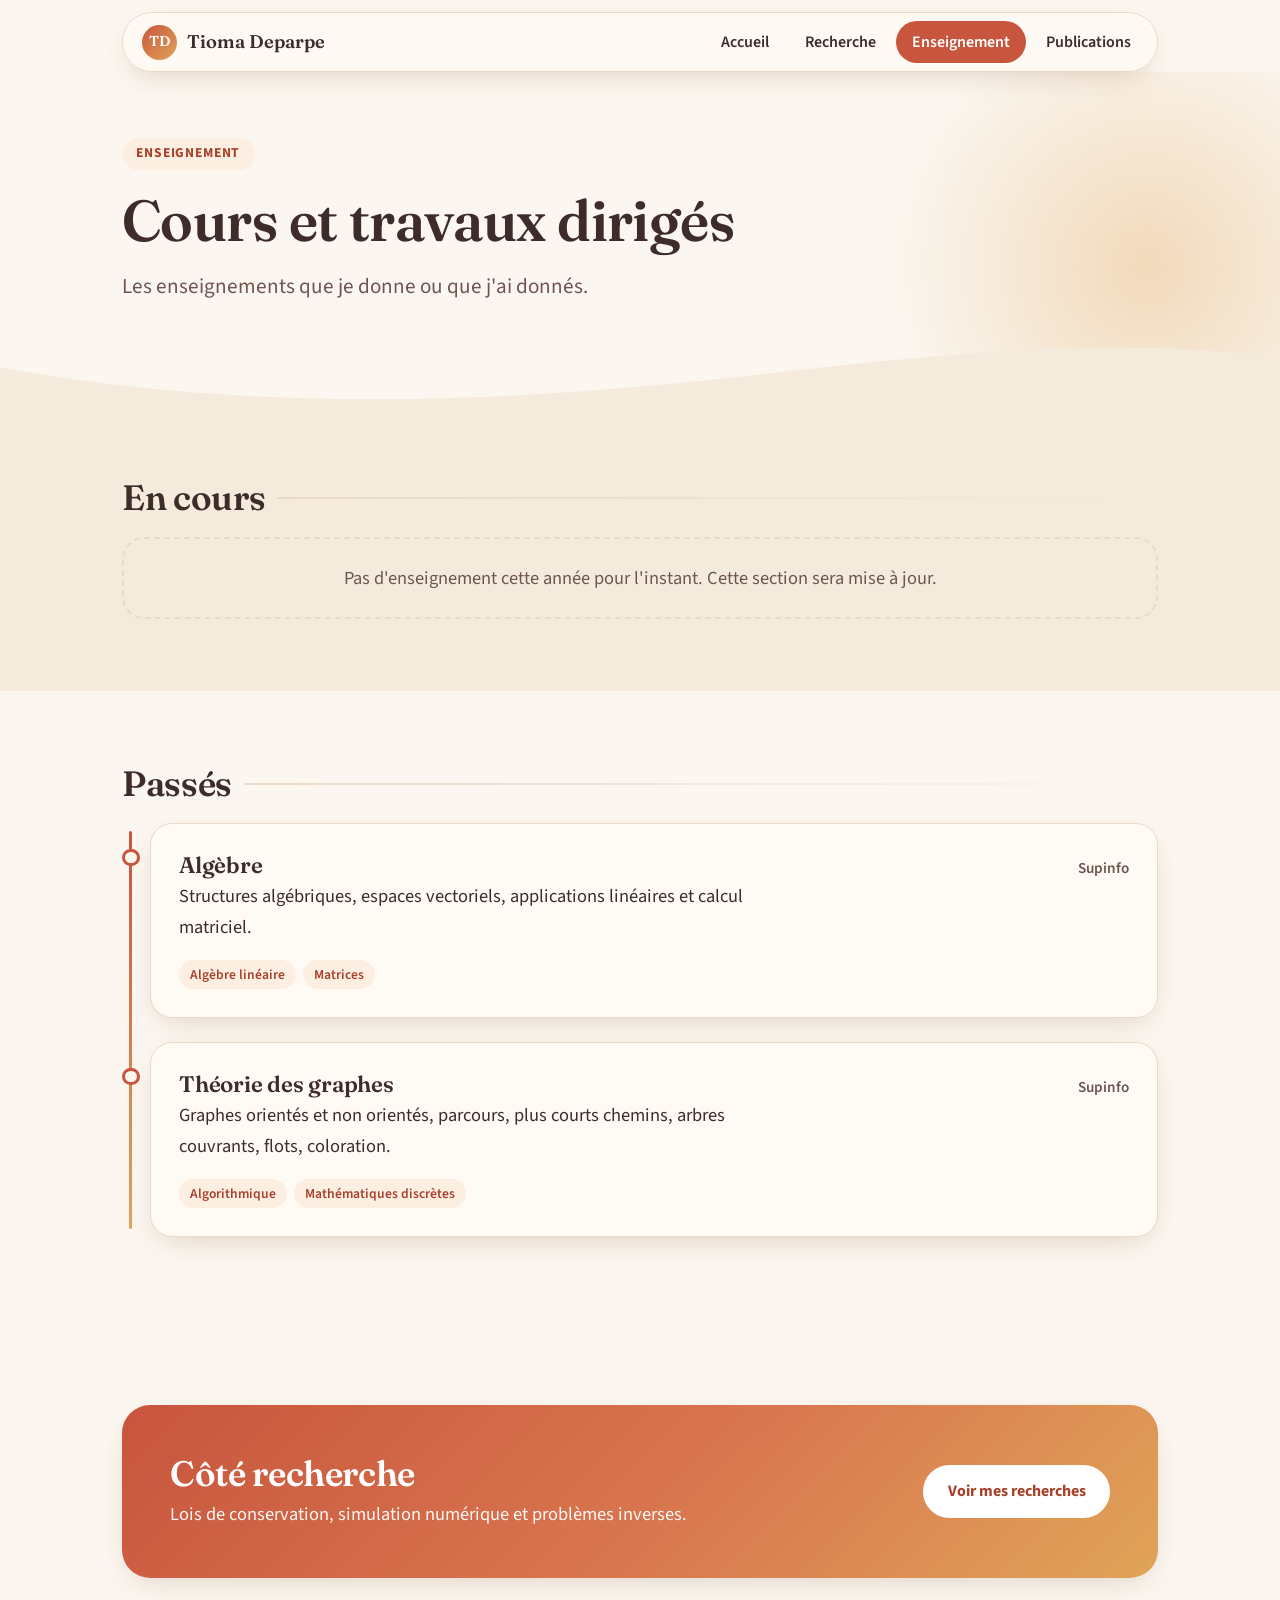
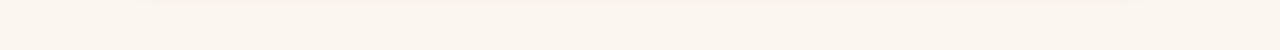
==== enseignement.html @ a6496843 "initial commit" ====
<!DOCTYPE html>
<html lang="fr">
<head>
  <meta charset="utf-8">
  <meta name="viewport" content="width=device-width, initial-scale=1, viewport-fit=cover">
  <title>Enseignement · Tioma Deparpe</title>
  <meta name="description" content="Enseignements de Tioma Deparpe : algèbre et théorie des graphes à Supinfo.">
  <meta name="theme-color" content="#c8553d">
  <link rel="icon" href="assets/img/favicon.svg" type="image/svg+xml">
  <link rel="preconnect" href="https://fonts.googleapis.com">
  <link rel="preconnect" href="https://fonts.gstatic.com" crossorigin>
  <link href="https://fonts.googleapis.com/css2?family=Fraunces:ital,opsz,wght@0,9..144,500;0,9..144,600;1,9..144,500&family=Source+Sans+3:wght@400;600;700&display=swap" rel="stylesheet">
  <link rel="stylesheet" href="assets/css/style.css">
  <script>document.documentElement.classList.add("js");</script>
  <script src="assets/js/main.js" defer></script>
</head>
<body>
  <a class="skip-link" href="#contenu">Aller au contenu</a>

  <header class="site-header">
    <div class="container">
      <nav class="nav" aria-label="Navigation principale">
        <a class="brand" href="index.html"><span class="brand-mark" aria-hidden="true">TD</span>Tioma Deparpe</a>
        <button class="nav-toggle" aria-expanded="false" aria-controls="menu"><span></span><span class="visually-hidden">Menu</span></button>
        <ul class="nav-links" id="menu">
          <li><a href="index.html">Accueil</a></li>
          <li><a href="recherche.html">Recherche</a></li>
          <li><a href="enseignement.html" aria-current="page">Enseignement</a></li>
          <li><a href="publications.html">Publications</a></li>
        </ul>
      </nav>
    </div>
  </header>

  <main id="contenu">
    <section class="hero page-hero">
      <div class="container">
        <span class="eyebrow">Enseignement</span>
        <h1>Cours et travaux dirigés</h1>
        <p>Les enseignements que je donne ou que j'ai donnés.</p>
      </div>
      <svg class="wave" viewBox="0 0 1440 80" preserveAspectRatio="none" aria-hidden="true"><path fill="currentColor" d="M0 40c240 40 480 40 720 20S1200 0 1440 30v50H0Z"/></svg>
    </section>

    <section class="section section-soft">
      <div class="container">
        <h2 class="section-title">En cours</h2>
        <!-- À COMPLÉTER : remplacer ce bloc par des cartes sur le modèle de la section « Passés » -->
        <div class="empty reveal">Pas d'enseignement cette année pour l'instant. Cette section sera mise à jour.</div>
      </div>
    </section>

    <section class="section">
      <div class="container">
        <h2 class="section-title">Passés</h2>
        <ul class="timeline">
          <li class="reveal">
            <article class="card">
              <div class="course-head">
                <h3>Algèbre</h3>
                <span class="course-meta">Supinfo <!-- À COMPLÉTER : · niveau · année --></span>
              </div>
              <!-- À COMPLÉTER : volume horaire, type (CM / TD), contenu -->
              <p>Structures algébriques, espaces vectoriels, applications linéaires et calcul matriciel.</p>
              <div class="tags"><span class="tag">Algèbre linéaire</span><span class="tag">Matrices</span></div>
            </article>
          </li>
          <li class="reveal">
            <article class="card">
              <div class="course-head">
                <h3>Théorie des graphes</h3>
                <span class="course-meta">Supinfo <!-- À COMPLÉTER : · niveau · année --></span>
              </div>
              <!-- À COMPLÉTER : volume horaire, type (CM / TD), contenu -->
              <p>Graphes orientés et non orientés, parcours, plus courts chemins, arbres couvrants, flots, coloration.</p>
              <div class="tags"><span class="tag">Algorithmique</span><span class="tag">Mathématiques discrètes</span></div>
            </article>
          </li>
        </ul>
      </div>
    </section>

    <section class="section">
      <div class="container">
        <div class="cta reveal">
          <div>
            <h2>Côté recherche</h2>
            <p>Lois de conservation, simulation numérique et problèmes inverses.</p>
          </div>
          <a class="btn" href="recherche.html">Voir mes recherches</a>
        </div>
      </div>
    </section>
  </main>


  <button class="to-top" type="button" aria-label="Retour en haut">
    <svg viewBox="0 0 24 24" fill="none" stroke="currentColor" stroke-width="2.5" stroke-linecap="round" stroke-linejoin="round" aria-hidden="true"><path d="m6 15 6-6 6 6"/></svg>
  </button>
</body>
</html>
---- assets/css/style.css ----
/* =========================================================
   Page académique — Tioma Deparpe
   Feuille de style unique. Les couleurs se règlent dans :root.
   ========================================================= */

:root {
  --bg: #fbf6ef;
  --bg-soft: #f5ebdd;
  --surface: #fffaf4;
  --surface-2: #fdeee2;
  --text: #3d2c29;
  --text-soft: #6e5650;
  --accent: #c8553d;        /* terracotta */
  --accent-strong: #a8412b;
  --accent-2: #e0a458;      /* ocre */
  --accent-3: #8a9a5b;      /* olive doux */
  --border: #ead9c6;
  --shadow: 0 10px 30px -12px rgba(110, 60, 30, 0.25);
  --shadow-hover: 0 18px 40px -14px rgba(110, 60, 30, 0.35);

  --radius-lg: 28px;
  --radius: 22px;
  --radius-sm: 14px;
  --pill: 999px;

  --font-title: "Fraunces", Georgia, "Times New Roman", serif;
  --font-body: "Source Sans 3", -apple-system, BlinkMacSystemFont, "Segoe UI", Roboto, sans-serif;

  --maxw: 1100px;
  color-scheme: light;
}

@media (prefers-color-scheme: dark) {
  :root {
    --bg: #1f1715;
    --bg-soft: #2a1f1c;
    --surface: #2e2320;
    --surface-2: #3a2b26;
    --text: #f6e9dc;
    --text-soft: #cdb6a6;
    --accent: #ec8a6f;
    --accent-strong: #f4a58e;
    --accent-2: #f0bd78;
    --accent-3: #b6c486;
    --border: #4a3832;
    --shadow: 0 10px 30px -12px rgba(0, 0, 0, 0.6);
    --shadow-hover: 0 18px 40px -14px rgba(0, 0, 0, 0.75);
    color-scheme: dark;
  }
}

/* ---------- Base ---------- */
*, *::before, *::after { box-sizing: border-box; }

html { scroll-behavior: smooth; }

body {
  margin: 0;
  background: var(--bg);
  color: var(--text);
  font-family: var(--font-body);
  font-size: clamp(1.05rem, 0.98rem + 0.3vw, 1.15rem);
  line-height: 1.65;
  -webkit-font-smoothing: antialiased;
  text-rendering: optimizeLegibility;
}

img { max-width: 100%; display: block; }

a {
  color: var(--accent-strong);
  text-decoration-thickness: 1.5px;
  text-underline-offset: 3px;
  transition: color .2s;
}
a:hover { color: var(--accent); }

h1, h2, h3 {
  font-family: var(--font-title);
  font-weight: 600;
  line-height: 1.2;
  letter-spacing: -0.01em;
  margin: 0 0 .5em;
}
h1 { font-size: clamp(2.2rem, 1.6rem + 3vw, 3.6rem); }
h2 { font-size: clamp(1.6rem, 1.3rem + 1.4vw, 2.2rem); }
h3 { font-size: clamp(1.2rem, 1.1rem + 0.5vw, 1.4rem); }

p { margin: 0 0 1em; max-width: 70ch; }

:focus-visible {
  outline: 3px solid var(--accent-2);
  outline-offset: 3px;
  border-radius: 8px;
}

.skip-link {
  position: absolute;
  left: 1rem;
  top: -100px;
  background: var(--accent);
  color: #fff;
  padding: .6rem 1rem;
  border-radius: var(--pill);
  z-index: 100;
}
.skip-link:focus { top: 1rem; color: #fff; }

.container {
  width: 100%;
  max-width: var(--maxw);
  margin: 0 auto;
  padding-inline: clamp(1rem, 4vw, 2rem);
}

/* ---------- En-tête flottant ---------- */
.site-header {
  position: sticky;
  top: 0;
  z-index: 50;
  padding-top: calc(.75rem + env(safe-area-inset-top, 0px));
}
.nav {
  display: flex;
  align-items: center;
  justify-content: space-between;
  gap: 1rem;
  background: color-mix(in srgb, var(--surface) 88%, transparent);
  backdrop-filter: blur(12px);
  -webkit-backdrop-filter: blur(12px);
  border: 1px solid var(--border);
  border-radius: var(--pill);
  padding: .5rem .6rem .5rem 1.2rem;
  box-shadow: var(--shadow);
}
.brand {
  display: flex;
  align-items: center;
  gap: .6rem;
  font-family: var(--font-title);
  font-weight: 600;
  font-size: 1.15rem;
  color: var(--text);
  text-decoration: none;
}
.brand-mark {
  display: grid;
  place-items: center;
  width: 2.2rem;
  height: 2.2rem;
  border-radius: 50%;
  background: linear-gradient(135deg, var(--accent), var(--accent-2));
  color: #fff;
  font-size: .9rem;
  letter-spacing: .02em;
}
.nav-links {
  display: flex;
  gap: .25rem;
  list-style: none;
  margin: 0;
  padding: 0;
}
.nav-links a {
  display: block;
  padding: .5rem 1rem;
  border-radius: var(--pill);
  color: var(--text);
  text-decoration: none;
  font-weight: 600;
  font-size: 1rem;
  transition: background .2s, color .2s;
}
.nav-links a:hover { background: var(--surface-2); color: var(--accent-strong); }
.nav-links a[aria-current="page"] {
  background: var(--accent);
  color: #fff;
}

.nav-toggle {
  display: none;
  width: 2.75rem;
  height: 2.75rem;
  border: 0;
  border-radius: 50%;
  background: var(--surface-2);
  color: var(--text);
  cursor: pointer;
  position: relative;
}
.nav-toggle span,
.nav-toggle span::before,
.nav-toggle span::after {
  position: absolute;
  left: 50%;
  width: 1.2rem;
  height: 2px;
  background: currentColor;
  border-radius: 2px;
  transition: transform .3s, opacity .3s;
}
.nav-toggle span { top: 50%; transform: translate(-50%, -50%); }
.nav-toggle span::before,
.nav-toggle span::after { content: ""; transform: translateX(-50%); }
.nav-toggle span::before { top: -6px; }
.nav-toggle span::after { top: 6px; }
.nav-toggle[aria-expanded="true"] span { background: transparent; }
.nav-toggle[aria-expanded="true"] span::before { transform: translate(-50%, 6px) rotate(45deg); }
.nav-toggle[aria-expanded="true"] span::after { transform: translate(-50%, -6px) rotate(-45deg); }

@media (max-width: 760px) {
  .nav { border-radius: var(--radius); flex-wrap: wrap; }
  .nav-toggle { display: block; }
  .nav-links {
    flex-basis: 100%;
    flex-direction: column;
    max-height: 0;
    overflow: hidden;
    transition: max-height .35s ease;
  }
  .nav-links.open { max-height: 320px; padding-bottom: .4rem; }
  .nav-links a { padding: .75rem 1rem; }
}

/* ---------- Héros ---------- */
.hero {
  position: relative;
  padding-block: clamp(2.5rem, 6vw, 5rem) clamp(4rem, 8vw, 6rem);
  overflow: hidden;
}
.hero::before {
  content: "";
  position: absolute;
  inset: -20% -10% auto auto;
  width: 520px;
  height: 520px;
  border-radius: 50%;
  background: radial-gradient(circle, color-mix(in srgb, var(--accent-2) 35%, transparent), transparent 70%);
  z-index: -1;
}
.hero-grid {
  display: grid;
  grid-template-columns: auto 1fr;
  gap: clamp(1.5rem, 4vw, 3rem);
  align-items: center;
}
@media (max-width: 760px) {
  .hero-grid { grid-template-columns: 1fr; text-align: center; justify-items: center; }
  .hero-grid p { margin-inline: auto; }
}
.avatar {
  width: clamp(140px, 22vw, 220px);
  aspect-ratio: 1;
  border-radius: 42% 58% 55% 45% / 48% 42% 58% 52%;
  background: linear-gradient(140deg, var(--accent) 0%, var(--accent-2) 100%);
  display: grid;
  place-items: center;
  color: #fff;
  font-family: var(--font-title);
  font-size: clamp(3rem, 6vw, 4.5rem);
  box-shadow: var(--shadow);
  overflow: hidden;
  animation: blob 12s ease-in-out infinite;
}
.avatar img { width: 100%; height: 100%; object-fit: cover; }
@keyframes blob {
  50% { border-radius: 55% 45% 42% 58% / 52% 58% 42% 48%; }
}
.eyebrow {
  display: inline-block;
  padding: .3rem .9rem;
  border-radius: var(--pill);
  background: var(--surface-2);
  color: var(--accent-strong);
  font-weight: 700;
  font-size: .85rem;
  letter-spacing: .06em;
  text-transform: uppercase;
  margin-bottom: 1rem;
}
.hero h1 { margin-bottom: .25em; }
.hero .lead {
  font-size: clamp(1.15rem, 1rem + .6vw, 1.4rem);
  color: var(--text-soft);
}
.hero-meta {
  display: flex;
  flex-wrap: wrap;
  gap: .6rem;
  margin-top: 1.25rem;
}
@media (max-width: 760px) { .hero-meta { justify-content: center; } }

.wave {
  position: absolute;
  bottom: -1px;
  left: 0;
  width: 100%;
  height: clamp(40px, 6vw, 80px);
  color: var(--bg-soft);
}

/* Héros des pages intérieures */
.page-hero { padding-block: clamp(2rem, 5vw, 4rem) clamp(3.5rem, 7vw, 5rem); }
.page-hero p { color: var(--text-soft); font-size: 1.15em; }

/* ---------- Sections ---------- */
.section { padding-block: clamp(2.5rem, 6vw, 4.5rem); }
.section-soft { background: var(--bg-soft); }
.section-title {
  display: flex;
  align-items: center;
  gap: .75rem;
}
.section-title::after {
  content: "";
  flex: 1;
  height: 2px;
  border-radius: 2px;
  background: linear-gradient(90deg, var(--border), transparent);
}
.section-intro { color: var(--text-soft); margin-bottom: 2rem; }

/* ---------- Puces / boutons ---------- */
.chip {
  display: inline-flex;
  align-items: center;
  gap: .45rem;
  padding: .45rem 1rem;
  border-radius: var(--pill);
  background: var(--surface);
  border: 1px solid var(--border);
  color: var(--text);
  font-size: .95rem;
  font-weight: 600;
  text-decoration: none;
}
a.chip:hover { border-color: var(--accent); color: var(--accent-strong); }
.chip svg { width: 1.05em; height: 1.05em; flex: none; }

.btn {
  display: inline-flex;
  align-items: center;
  gap: .5rem;
  padding: .7rem 1.4rem;
  border-radius: var(--pill);
  border: 2px solid var(--accent);
  background: var(--accent);
  color: #fff;
  font: inherit;
  font-weight: 700;
  font-size: 1rem;
  text-decoration: none;
  cursor: pointer;
  transition: transform .2s, background .2s, box-shadow .2s;
}
.btn:hover { background: var(--accent-strong); border-color: var(--accent-strong); color: #fff; transform: translateY(-2px); box-shadow: var(--shadow); }
.btn-ghost { background: transparent; color: var(--accent-strong); }
.btn-ghost:hover { background: var(--surface-2); color: var(--accent-strong); }
.btn svg { width: 1.1em; height: 1.1em; }
.btn-row { display: flex; flex-wrap: wrap; gap: .75rem; margin-top: 1.5rem; }
@media (max-width: 760px) { .hero .btn-row { justify-content: center; } }

.tag {
  display: inline-block;
  padding: .2rem .7rem;
  border-radius: var(--pill);
  background: var(--surface-2);
  color: var(--accent-strong);
  font-size: .85rem;
  font-weight: 600;
}
.tags { display: flex; flex-wrap: wrap; gap: .4rem; margin-top: .75rem; }

/* ---------- Cartes ---------- */
.grid {
  display: grid;
  gap: clamp(1rem, 2.5vw, 1.5rem);
  grid-template-columns: repeat(auto-fit, minmax(min(100%, 280px), 1fr));
}
.card {
  position: relative;
  background: var(--surface);
  border: 1px solid var(--border);
  border-radius: var(--radius);
  padding: clamp(1.25rem, 3vw, 1.75rem);
  box-shadow: var(--shadow);
  transition: transform .25s, box-shadow .25s, border-color .25s;
}
.card p:last-child { margin-bottom: 0; }
.card-link { color: inherit; text-decoration: none; display: block; }
.card-link:hover { color: inherit; }
.card-link:hover .card,
a.card:hover {
  transform: translateY(-4px);
  box-shadow: var(--shadow-hover);
  border-color: var(--accent-2);
}
a.card { color: inherit; text-decoration: none; display: block; }
.card .more {
  display: inline-flex;
  align-items: center;
  gap: .35rem;
  margin-top: .75rem;
  color: var(--accent-strong);
  font-weight: 700;
}
.card .more::after { content: "→"; transition: transform .2s; }
a.card:hover .more::after { transform: translateX(4px); }

.icon-bubble {
  display: grid;
  place-items: center;
  width: 3.2rem;
  height: 3.2rem;
  border-radius: 18px;
  background: var(--surface-2);
  color: var(--accent);
  margin-bottom: 1rem;
}
.icon-bubble svg { width: 1.6rem; height: 1.6rem; }
.icon-bubble.ochre { color: #b07424; background: color-mix(in srgb, var(--accent-2) 22%, var(--surface)); }
.icon-bubble.olive { color: var(--accent-3); background: color-mix(in srgb, var(--accent-3) 18%, var(--surface)); }
@media (prefers-color-scheme: dark) { .icon-bubble.ochre { color: var(--accent-2); } }

/* Accueil : thèse + coordonnées */
.home-grid {
  display: grid;
  gap: clamp(1rem, 2.5vw, 1.5rem);
  grid-template-columns: 1fr;
  align-items: start;
}
@media (min-width: 900px) {
  .home-grid { grid-template-columns: 1.7fr 1fr; }
}
.home-grid > * { min-width: 0; }
.info-list a { overflow-wrap: anywhere; }

/* Carte thèse mise en avant */
.thesis {
  background:
    linear-gradient(var(--surface), var(--surface)) padding-box,
    linear-gradient(135deg, var(--accent), var(--accent-2)) border-box;
  border: 2px solid transparent;
  border-radius: var(--radius-lg);
  padding: clamp(1.5rem, 4vw, 2.5rem);
  box-shadow: var(--shadow);
}
.thesis-title {
  font-family: var(--font-title);
  font-size: clamp(1.3rem, 1.1rem + 1vw, 1.75rem);
  font-style: italic;
  line-height: 1.35;
  margin: .25rem 0 1.25rem;
}
.people { display: flex; flex-wrap: wrap; gap: .75rem; }
.person {
  display: flex;
  align-items: center;
  gap: .7rem;
  padding: .5rem 1.1rem .5rem .5rem;
  border-radius: var(--pill);
  background: var(--surface-2);
}
.person-initials {
  display: grid;
  place-items: center;
  width: 2.4rem;
  height: 2.4rem;
  border-radius: 50%;
  background: var(--accent-2);
  color: #3d2c29;
  font-weight: 700;
  font-size: .9rem;
}
.person small { display: block; color: var(--text-soft); font-size: .85rem; line-height: 1.2; }
.person strong { line-height: 1.2; }

/* Infos de contact */
.info-list { list-style: none; padding: 0; margin: 0; display: grid; gap: .9rem; }
.info-list li { display: flex; gap: .8rem; align-items: flex-start; }
.info-list svg { width: 1.3rem; height: 1.3rem; color: var(--accent); flex: none; margin-top: .25rem; }
.info-list span { color: var(--text-soft); display: block; font-size: .9rem; }

.copy-btn {
  border: 0;
  background: var(--surface-2);
  color: var(--accent-strong);
  font: inherit;
  font-size: .85rem;
  font-weight: 700;
  padding: .2rem .7rem;
  border-radius: var(--pill);
  cursor: pointer;
  margin-left: .35rem;
}
.copy-btn:hover { background: var(--accent); color: #fff; }

/* ---------- Chronologie (enseignement) ---------- */
.timeline { list-style: none; margin: 0; padding: 0 0 0 1.75rem; position: relative; }
.timeline::before {
  content: "";
  position: absolute;
  left: .45rem;
  top: .5rem;
  bottom: .5rem;
  width: 3px;
  border-radius: 3px;
  background: linear-gradient(var(--accent), var(--accent-2));
}
.timeline > li { position: relative; margin-bottom: 1.5rem; }
.timeline > li::before {
  content: "";
  position: absolute;
  left: -1.75rem;
  top: 1.6rem;
  width: 1.1rem;
  height: 1.1rem;
  border-radius: 50%;
  background: var(--bg);
  border: 3px solid var(--accent);
}
.course-head { display: flex; flex-wrap: wrap; justify-content: space-between; gap: .5rem; align-items: baseline; }
.course-head h3 { margin: 0; }
.course-meta { color: var(--text-soft); font-weight: 600; font-size: .95rem; }

.empty {
  border: 2px dashed var(--border);
  border-radius: var(--radius);
  padding: 1.5rem;
  text-align: center;
  color: var(--text-soft);
  background: transparent;
}

/* ---------- Publications ---------- */
.filters { display: flex; flex-wrap: wrap; gap: .5rem; margin-bottom: 2rem; }
.filter {
  border: 1px solid var(--border);
  background: var(--surface);
  color: var(--text);
  font: inherit;
  font-weight: 600;
  font-size: .95rem;
  padding: .5rem 1.1rem;
  border-radius: var(--pill);
  cursor: pointer;
  transition: background .2s, color .2s, border-color .2s;
}
.filter:hover { border-color: var(--accent); }
.filter[aria-pressed="true"] { background: var(--accent); border-color: var(--accent); color: #fff; }

.pub-list { display: grid; gap: 1rem; }
.pub {
  display: grid;
  grid-template-columns: auto 1fr auto;
  gap: 1.25rem;
  align-items: center;
}
@media (max-width: 640px) {
  .pub { grid-template-columns: 1fr; gap: .75rem; }
}
.pub, #these { scroll-margin-top: 6rem; }
.pub:target { border-color: var(--accent); box-shadow: 0 0 0 3px color-mix(in srgb, var(--accent) 35%, transparent), var(--shadow); }
.pub-year {
  font-family: var(--font-title);
  font-size: 1.4rem;
  font-weight: 600;
  color: var(--accent);
  min-width: 4ch;
}
.pub h3 { margin-bottom: .25rem; font-size: 1.2rem; }
.pub-desc { color: var(--text-soft); margin: 0; font-size: .98rem; }
.pub-type { margin-bottom: .4rem; }
.pub[hidden] { display: none; }
.badge-soon {
  display: inline-block;
  padding: .35rem .9rem;
  border-radius: var(--pill);
  background: color-mix(in srgb, var(--accent-3) 20%, var(--surface));
  color: var(--accent-3);
  font-weight: 700;
  font-size: .9rem;
  white-space: nowrap;
}

/* ---------- Bandeau de renvoi ---------- */
.cta {
  border-radius: var(--radius-lg);
  padding: clamp(1.75rem, 5vw, 3rem);
  background: linear-gradient(135deg, var(--accent) 0%, #d9774f 55%, var(--accent-2) 100%);
  color: #fff;
  display: flex;
  flex-wrap: wrap;
  justify-content: space-between;
  align-items: center;
  gap: 1.5rem;
  box-shadow: var(--shadow);
}
.cta h2 { margin: 0 0 .25rem; color: #fff; }
.cta p { margin: 0; opacity: .95; }
.cta .btn { background: #fff; border-color: #fff; color: #a8412b; }
.cta .btn:hover { background: #fff3e8; color: #a8412b; }
@media (prefers-color-scheme: dark) {
  .cta { background: linear-gradient(135deg, #8f3a28 0%, #a5532f 55%, #9a6a2c 100%); }
}

/* ---------- Retour en haut ---------- */
.to-top {
  position: fixed;
  right: 1rem;
  bottom: calc(1rem + env(safe-area-inset-bottom, 0px));
  width: 3rem;
  height: 3rem;
  border-radius: 50%;
  border: 0;
  background: var(--accent);
  color: #fff;
  box-shadow: var(--shadow);
  cursor: pointer;
  opacity: 0;
  transform: translateY(12px);
  pointer-events: none;
  transition: opacity .3s, transform .3s;
  z-index: 40;
}
.to-top.visible { opacity: 1; transform: none; pointer-events: auto; }
.to-top svg { width: 1.3rem; height: 1.3rem; }

/* ---------- Toast ---------- */
.toast {
  position: fixed;
  left: 50%;
  bottom: calc(1.5rem + env(safe-area-inset-bottom, 0px));
  transform: translate(-50%, 20px);
  background: var(--text);
  color: var(--bg);
  padding: .65rem 1.25rem;
  border-radius: var(--pill);
  font-weight: 600;
  opacity: 0;
  pointer-events: none;
  transition: opacity .3s, transform .3s;
  z-index: 60;
}
.toast.show { opacity: 1; transform: translate(-50%, 0); }

/* ---------- Apparition au défilement ---------- */
.js .reveal { opacity: 0; transform: translateY(18px); transition: opacity .6s ease, transform .6s ease; }
.js .reveal.in { opacity: 1; transform: none; }

@media (prefers-reduced-motion: reduce) {
  html { scroll-behavior: auto; }
  *, *::before, *::after { animation: none !important; transition: none !important; }
  .js .reveal { opacity: 1; transform: none; }
}

.visually-hidden {
  position: absolute !important;
  width: 1px; height: 1px;
  overflow: hidden;
  clip: rect(0 0 0 0);
  white-space: nowrap;
}
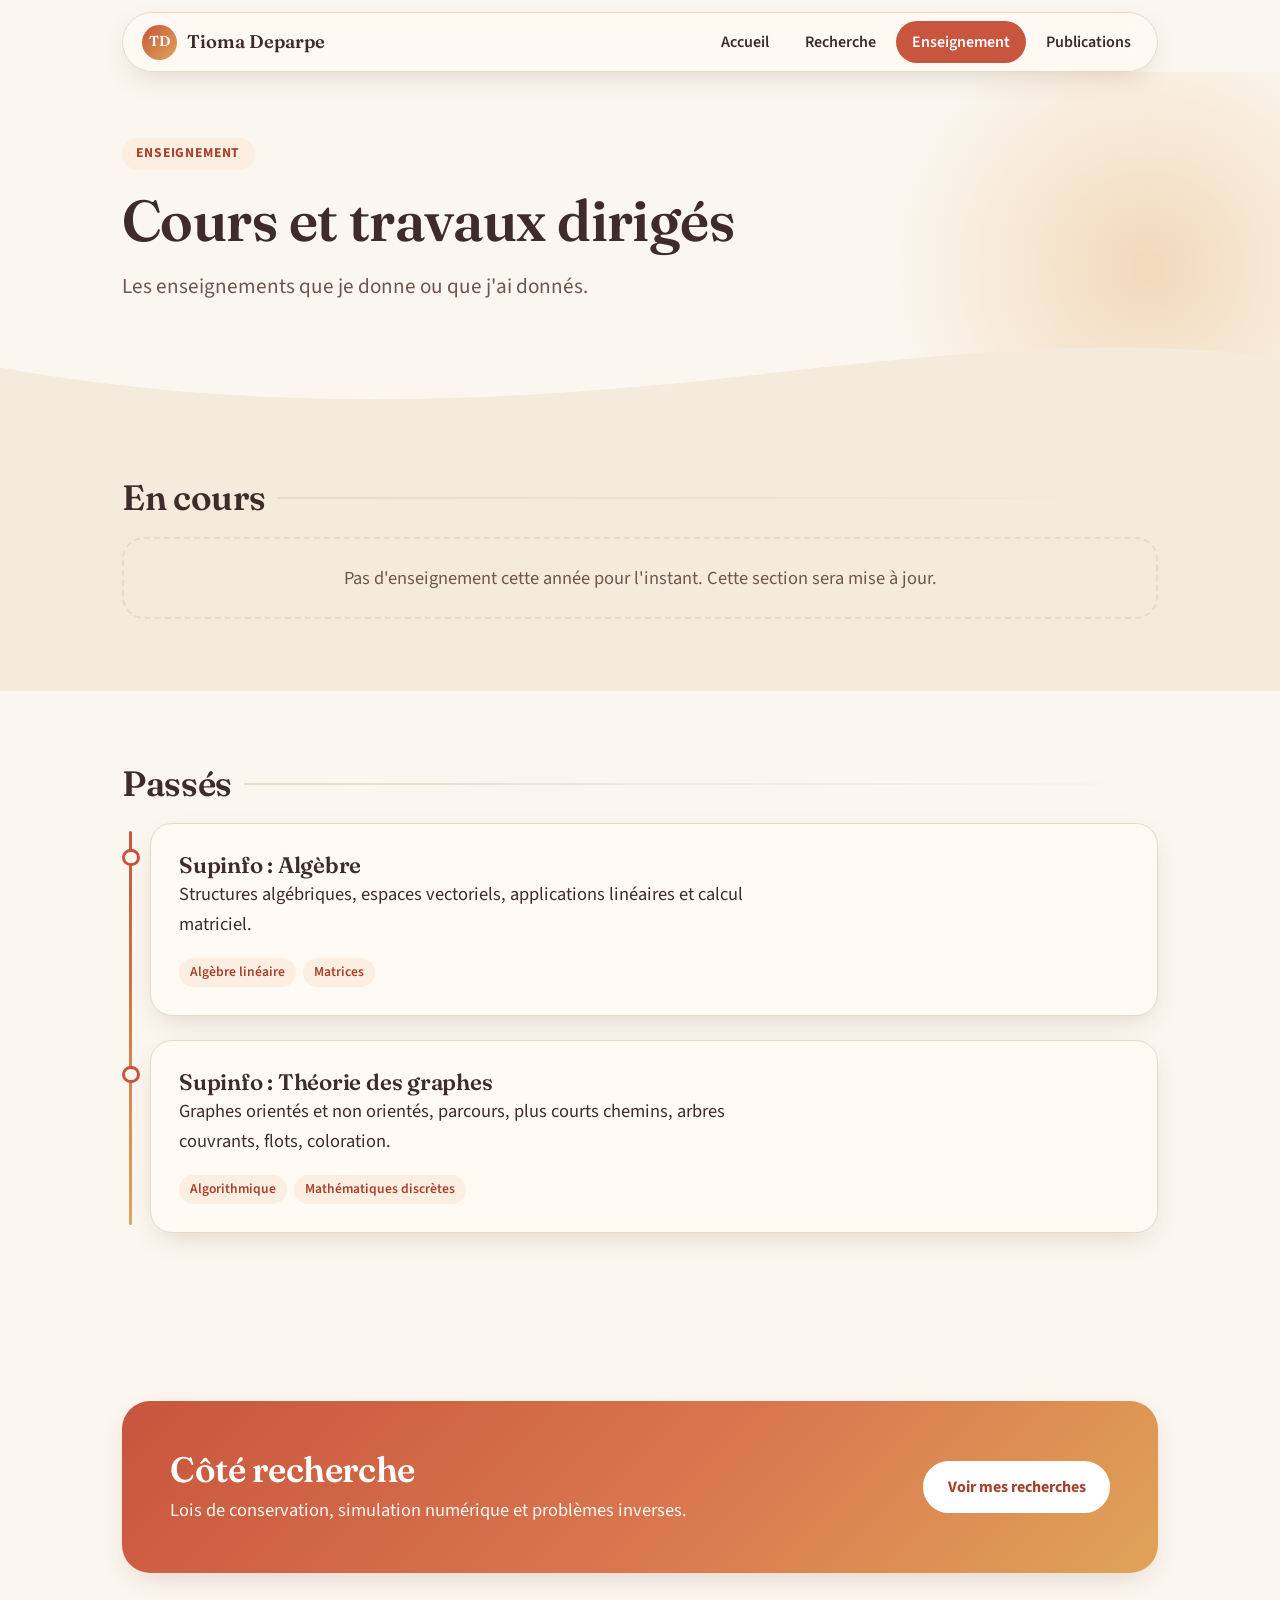
==== commit d8b8b680: "fix: tioma's feedbacks" ====
--- a/enseignement.html
+++ b/enseignement.html
@@ -57,8 +57,8 @@
           <li class="reveal">
             <article class="card">
               <div class="course-head">
-                <h3>Algèbre</h3>
-                <span class="course-meta">Supinfo <!-- À COMPLÉTER : · niveau · année --></span>
+                <h3>Supinfo : Algèbre</h3>
+                <span class="course-meta"><!-- À COMPLÉTER : niveau · année --></span>
               </div>
               <!-- À COMPLÉTER : volume horaire, type (CM / TD), contenu -->
               <p>Structures algébriques, espaces vectoriels, applications linéaires et calcul matriciel.</p>
@@ -68,8 +68,8 @@
           <li class="reveal">
             <article class="card">
               <div class="course-head">
-                <h3>Théorie des graphes</h3>
-                <span class="course-meta">Supinfo <!-- À COMPLÉTER : · niveau · année --></span>
+                <h3>Supinfo : Théorie des graphes</h3>
+                <span class="course-meta"><!-- À COMPLÉTER : niveau · année --></span>
               </div>
               <!-- À COMPLÉTER : volume horaire, type (CM / TD), contenu -->
               <p>Graphes orientés et non orientés, parcours, plus courts chemins, arbres couvrants, flots, coloration.</p>
--- a/assets/css/style.css
+++ b/assets/css/style.css
@@ -559,7 +559,9 @@
 }
 @media (max-width: 640px) {
   .pub { grid-template-columns: 1fr; gap: .75rem; }
-}
+  .pub > .btn, .pub > .badge-soon { justify-self: start; }
+}
+a.more { text-decoration: none; }
 .pub, #these { scroll-margin-top: 6rem; }
 .pub:target { border-color: var(--accent); box-shadow: 0 0 0 3px color-mix(in srgb, var(--accent) 35%, transparent), var(--shadow); }
 .pub-year {
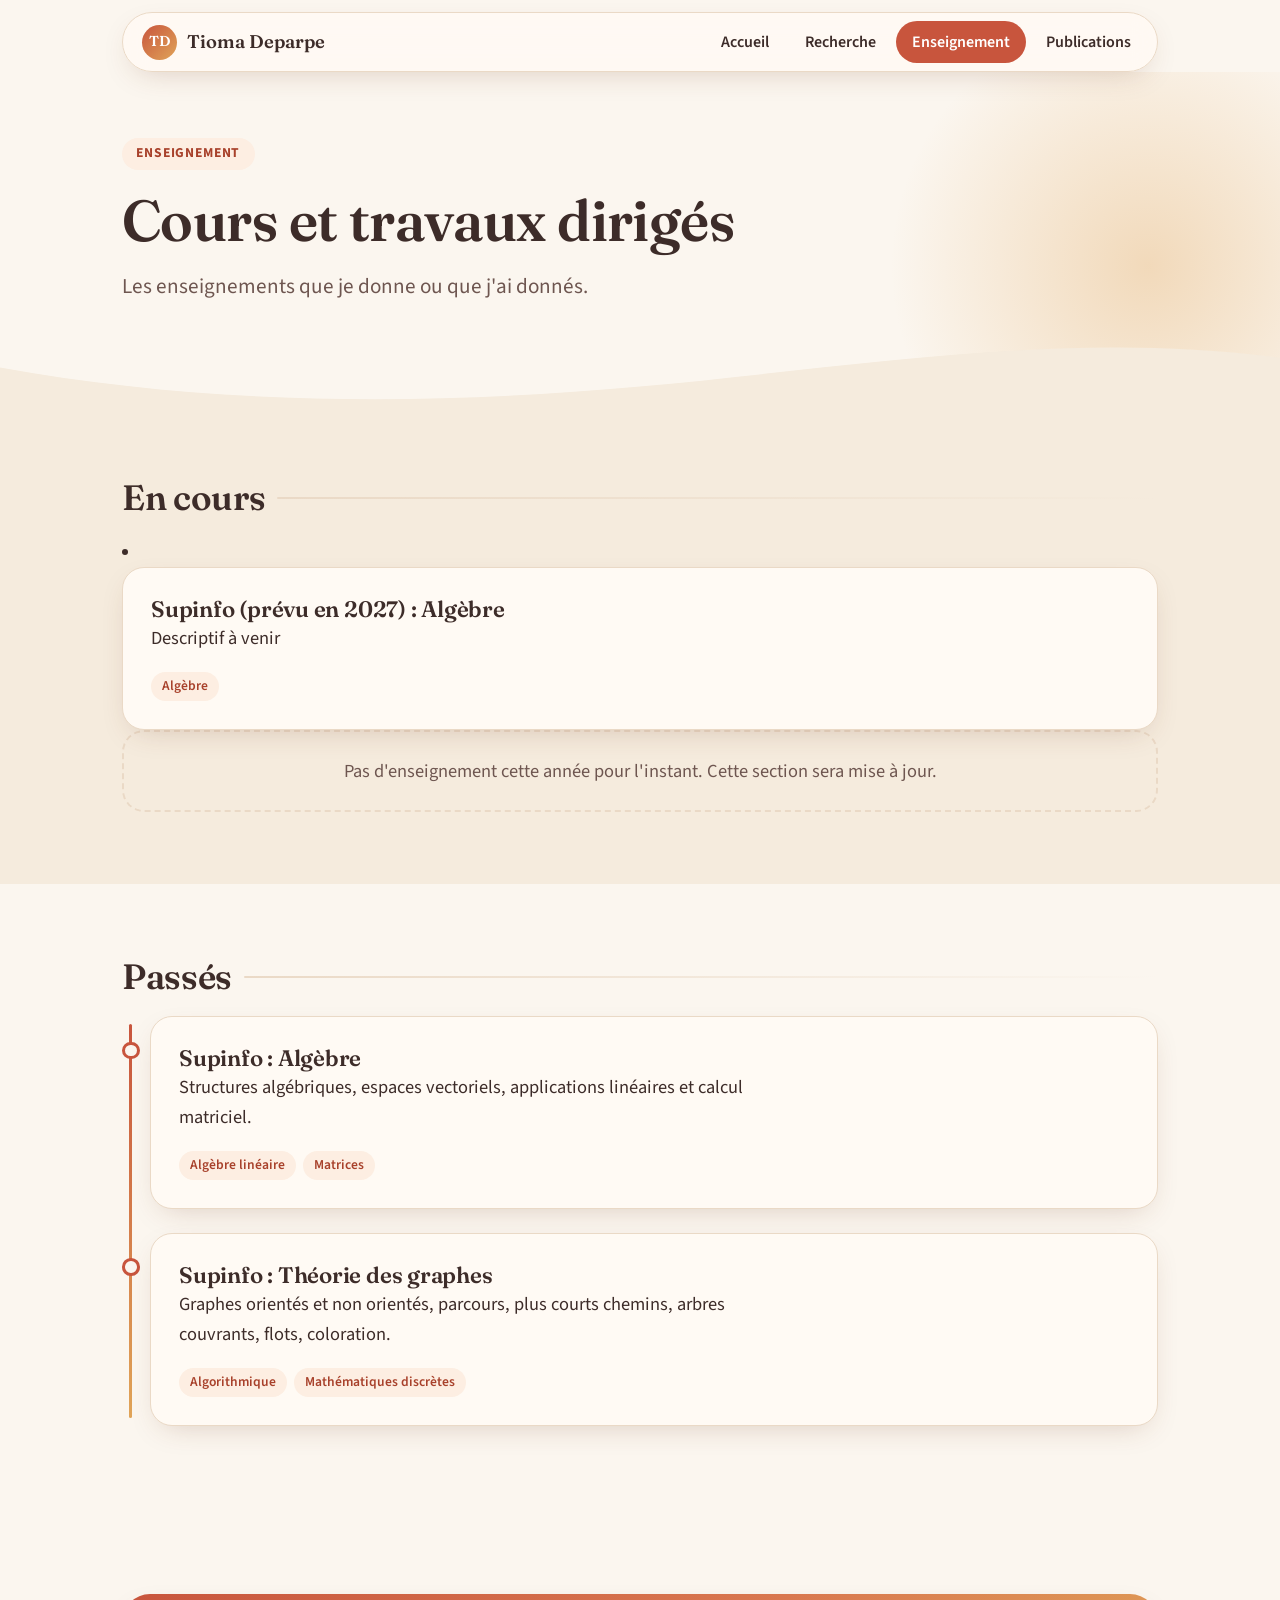
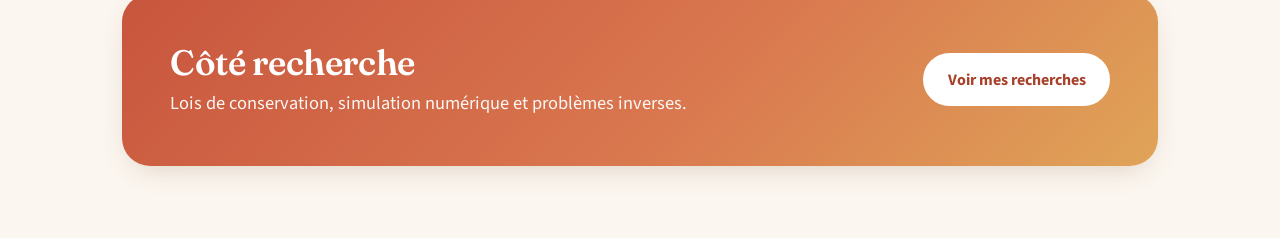
==== commit b19cc314: "Update enseignement.html" ====
--- a/enseignement.html
+++ b/enseignement.html
@@ -46,6 +46,17 @@
       <div class="container">
         <h2 class="section-title">En cours</h2>
         <!-- À COMPLÉTER : remplacer ce bloc par des cartes sur le modèle de la section « Passés » -->
+         <li class="reveal">
+            <article class="card">
+              <div class="course-head">
+                <h3>Supinfo (prévu en 2027) : Algèbre</h3>
+                <span class="course-meta"><!-- À COMPLÉTER : niveau · année --></span>
+              </div>
+              <!-- À COMPLÉTER : volume horaire, type (CM / TD), contenu -->
+              <p>Descriptif à venir</p>
+              <div class="tags"><span class="tag">Algèbre</span></div>
+            </article>
+          </li>
         <div class="empty reveal">Pas d'enseignement cette année pour l'instant. Cette section sera mise à jour.</div>
       </div>
     </section>
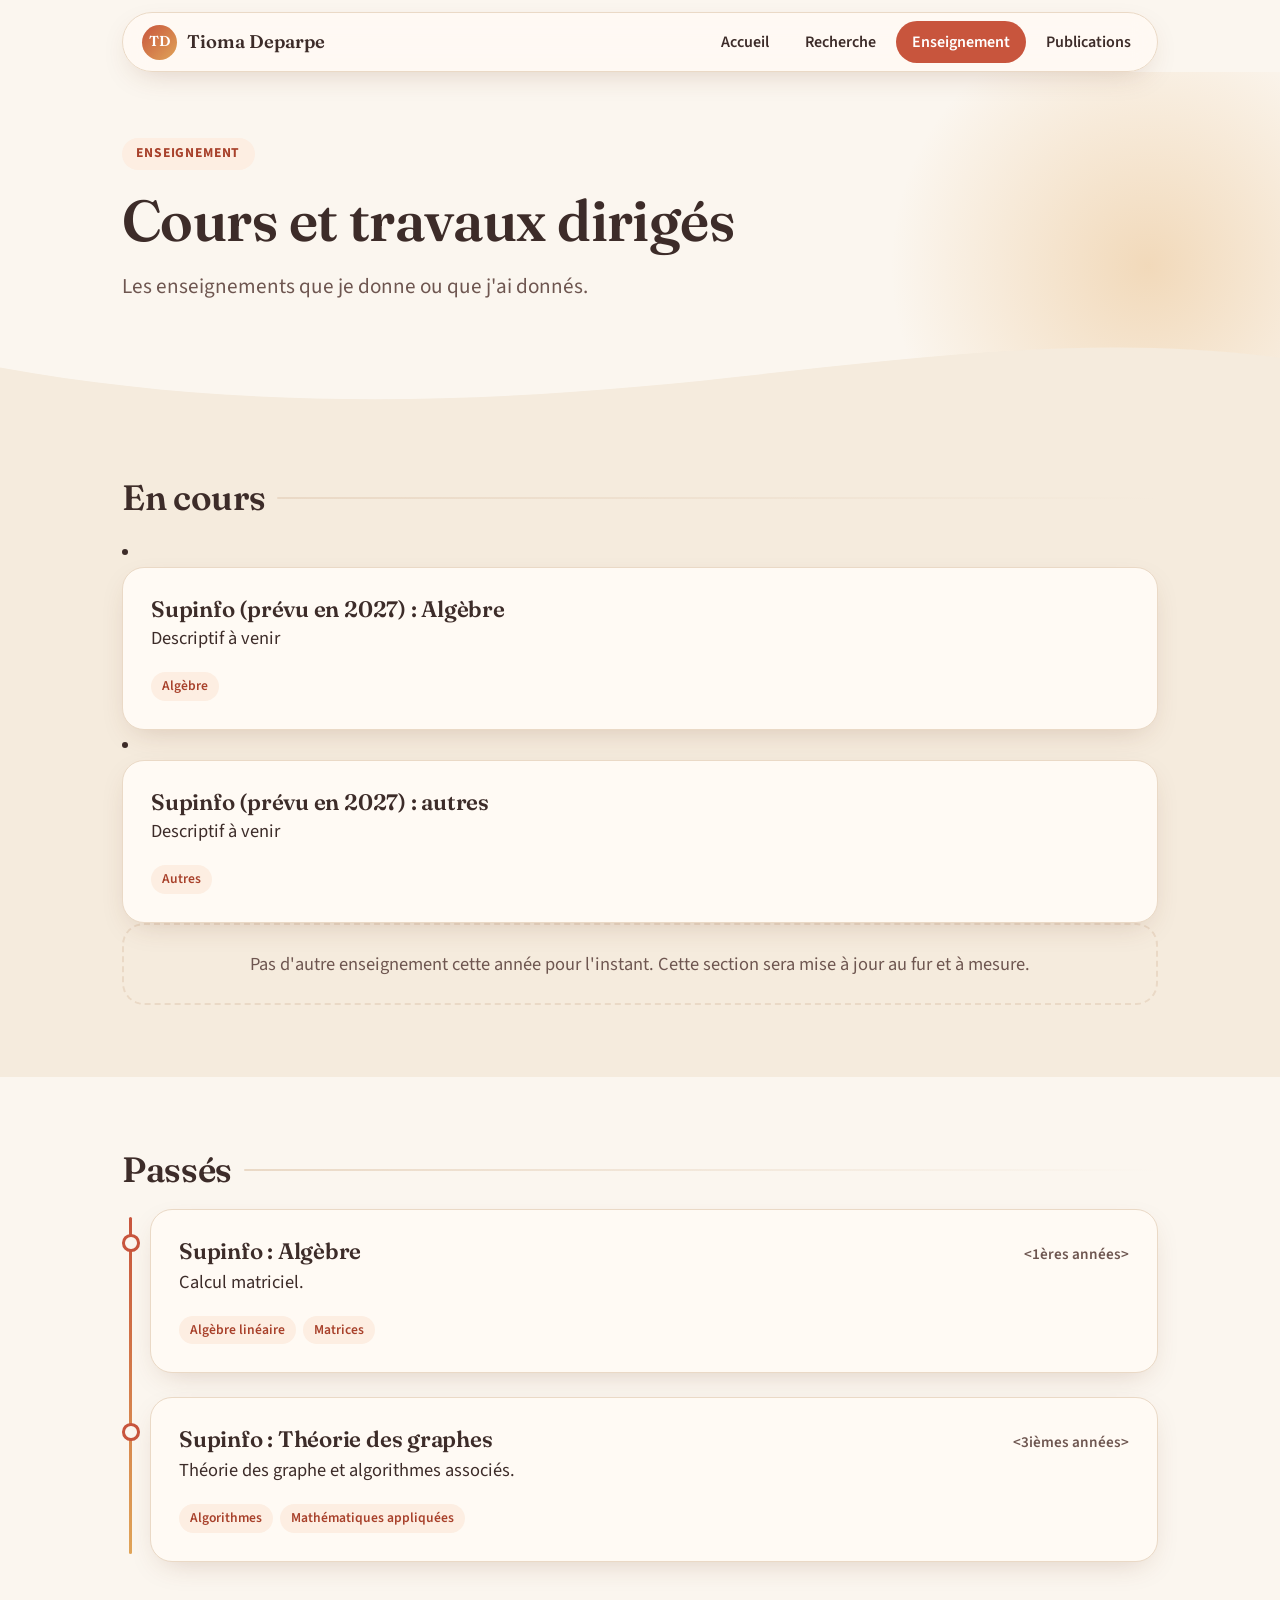
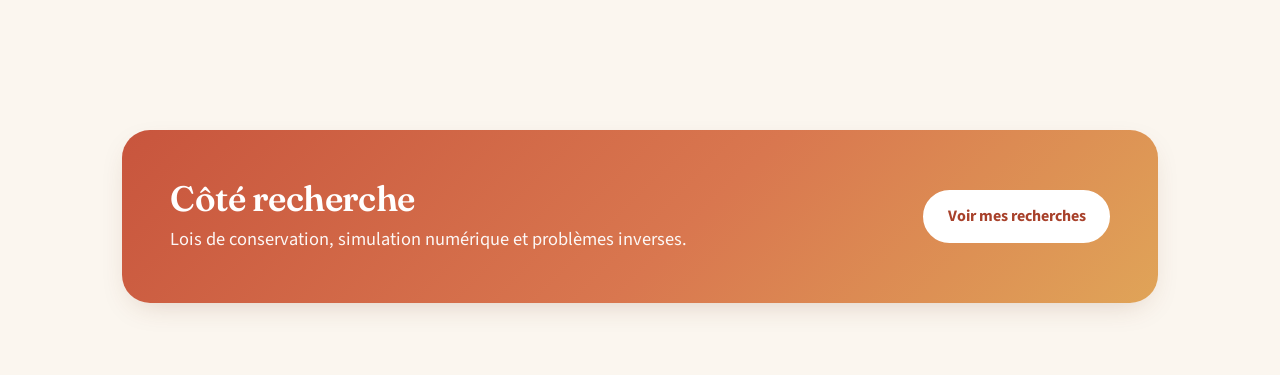
==== commit 91acc329: "Update enseignement.html" ====
--- a/enseignement.html
+++ b/enseignement.html
@@ -57,7 +57,18 @@
               <div class="tags"><span class="tag">Algèbre</span></div>
             </article>
           </li>
-        <div class="empty reveal">Pas d'enseignement cette année pour l'instant. Cette section sera mise à jour.</div>
+                 <li class="reveal">
+            <article class="card">
+              <div class="course-head">
+                <h3>Supinfo (prévu en 2027) : autres</h3>
+                <span class="course-meta"><!-- À COMPLÉTER : niveau · année --></span>
+              </div>
+              <!-- À COMPLÉTER : volume horaire, type (CM / TD), contenu -->
+              <p>Descriptif à venir</p>
+              <div class="tags"><span class="tag">Autres</span></div>
+            </article>
+          </li>
+        <div class="empty reveal">Pas d'autre enseignement cette année pour l'instant. Cette section sera mise à jour au fur et à mesure.</div>
       </div>
     </section>
 
@@ -69,10 +80,10 @@
             <article class="card">
               <div class="course-head">
                 <h3>Supinfo : Algèbre</h3>
-                <span class="course-meta"><!-- À COMPLÉTER : niveau · année --></span>
+                <span class="course-meta"><1ères années></span>
               </div>
               <!-- À COMPLÉTER : volume horaire, type (CM / TD), contenu -->
-              <p>Structures algébriques, espaces vectoriels, applications linéaires et calcul matriciel.</p>
+              <p>Calcul matriciel.</p>
               <div class="tags"><span class="tag">Algèbre linéaire</span><span class="tag">Matrices</span></div>
             </article>
           </li>
@@ -80,11 +91,11 @@
             <article class="card">
               <div class="course-head">
                 <h3>Supinfo : Théorie des graphes</h3>
-                <span class="course-meta"><!-- À COMPLÉTER : niveau · année --></span>
+                <span class="course-meta"><3ièmes années></span>
               </div>
               <!-- À COMPLÉTER : volume horaire, type (CM / TD), contenu -->
-              <p>Graphes orientés et non orientés, parcours, plus courts chemins, arbres couvrants, flots, coloration.</p>
-              <div class="tags"><span class="tag">Algorithmique</span><span class="tag">Mathématiques discrètes</span></div>
+              <p>Théorie des graphe et algorithmes associés.</p>
+              <div class="tags"><span class="tag">Algorithmes</span><span class="tag">Mathématiques appliquées</span></div>
             </article>
           </li>
         </ul>
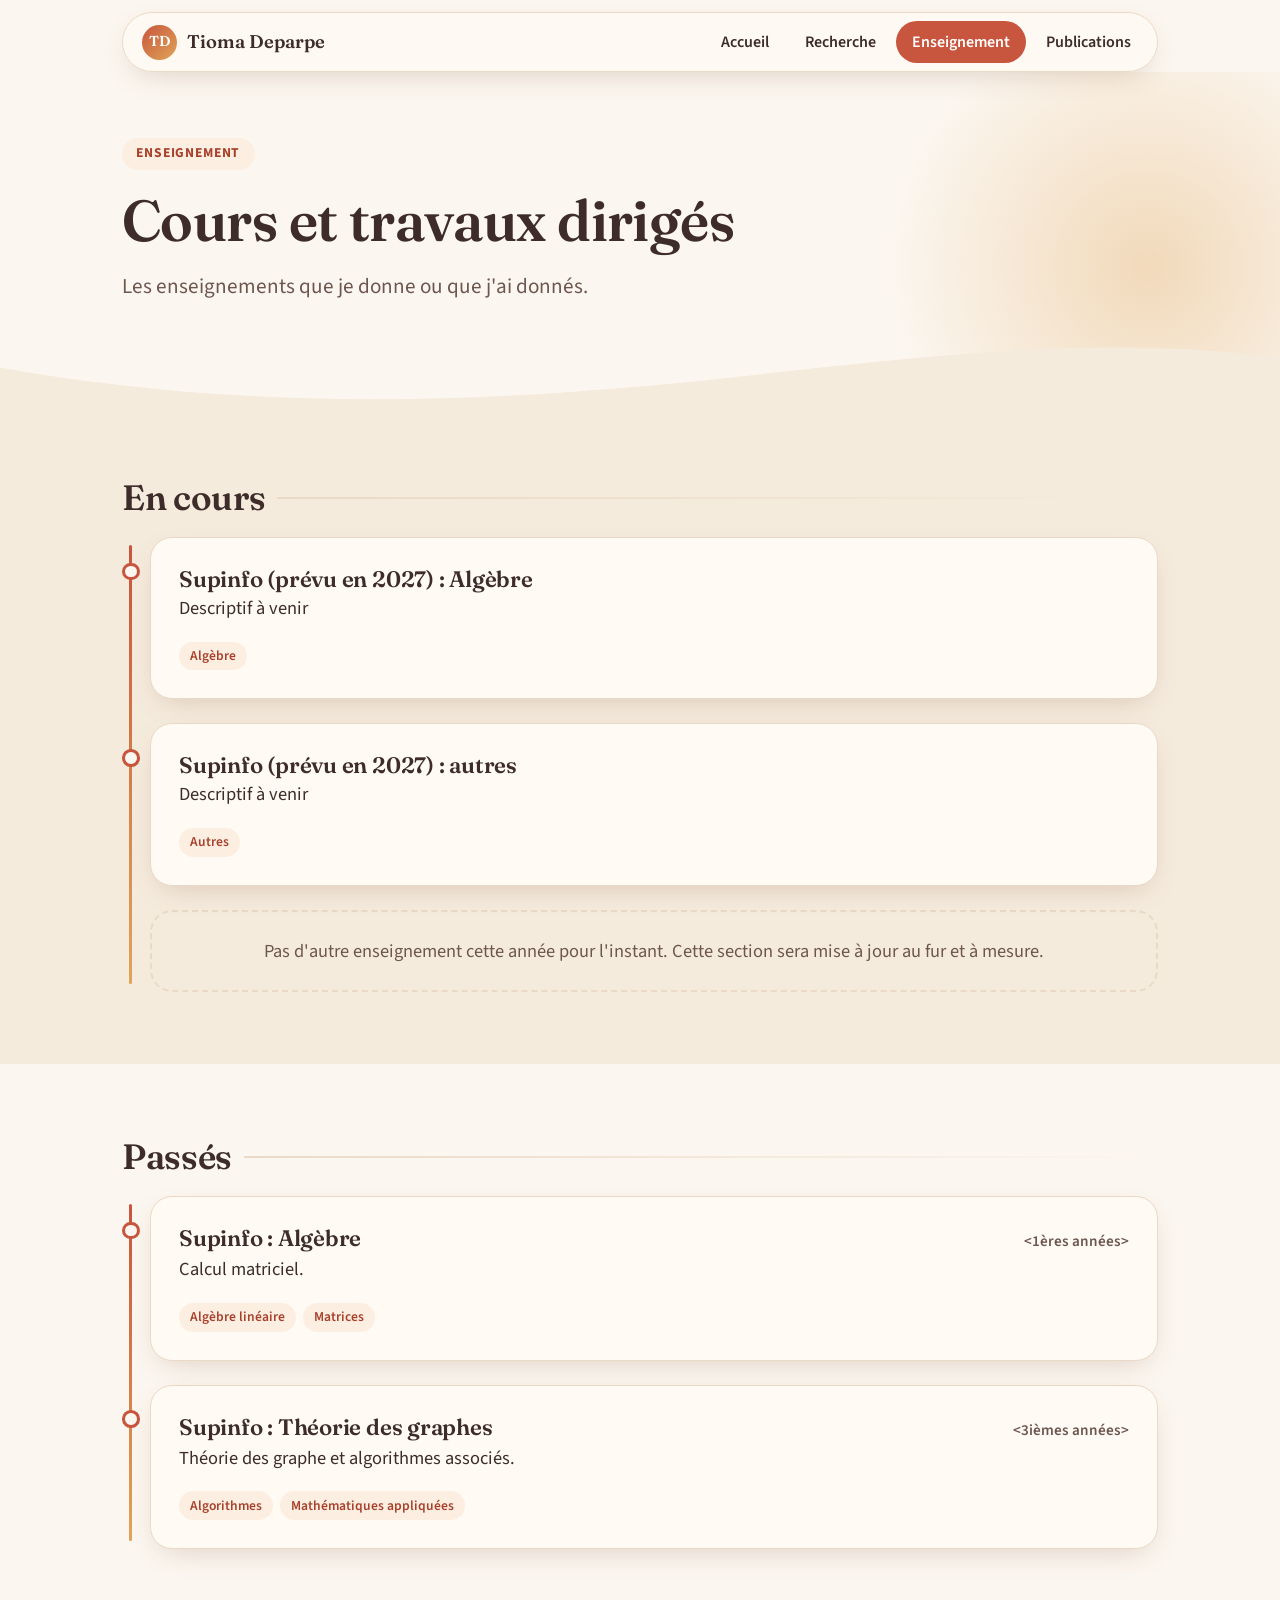
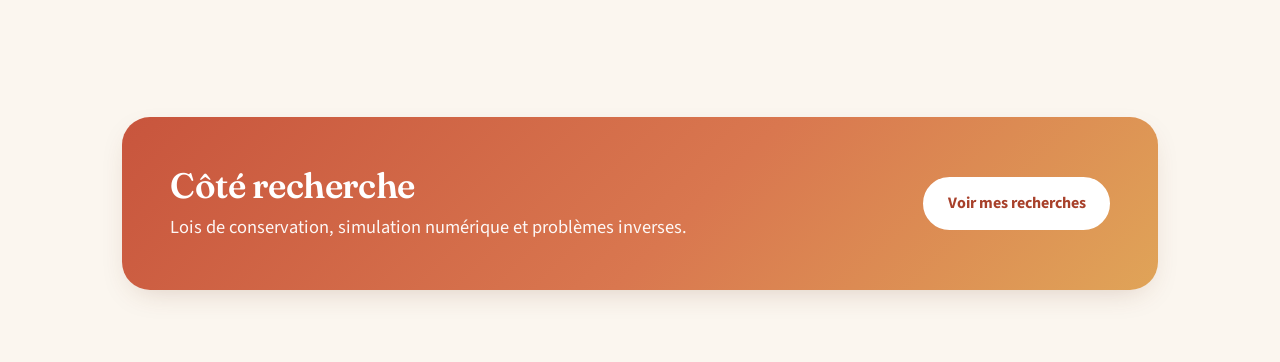
==== commit 544f506c: "Update enseignement.html" ====
--- a/enseignement.html
+++ b/enseignement.html
@@ -46,6 +46,7 @@
       <div class="container">
         <h2 class="section-title">En cours</h2>
         <!-- À COMPLÉTER : remplacer ce bloc par des cartes sur le modèle de la section « Passés » -->
+        <ul class="timeline">
          <li class="reveal">
             <article class="card">
               <div class="course-head">
@@ -69,6 +70,7 @@
             </article>
           </li>
         <div class="empty reveal">Pas d'autre enseignement cette année pour l'instant. Cette section sera mise à jour au fur et à mesure.</div>
+                  </ul>
       </div>
     </section>
 
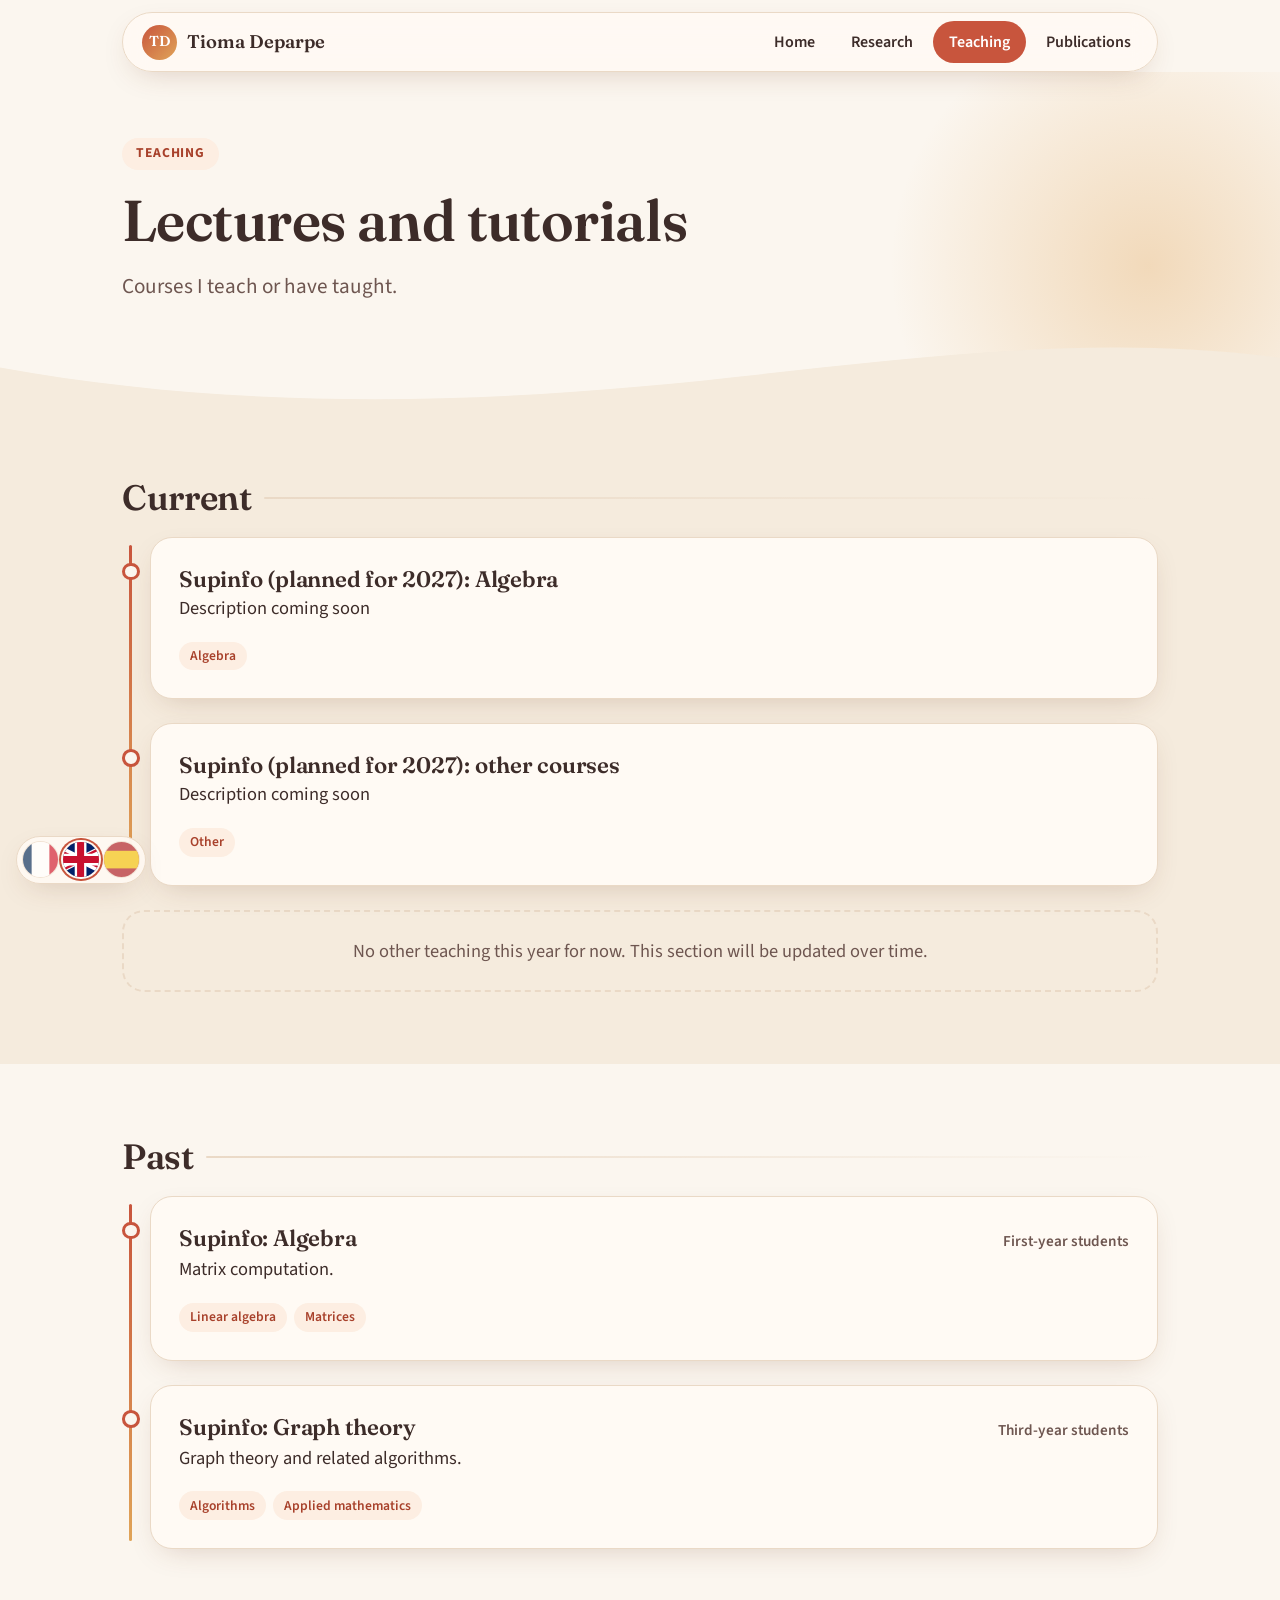
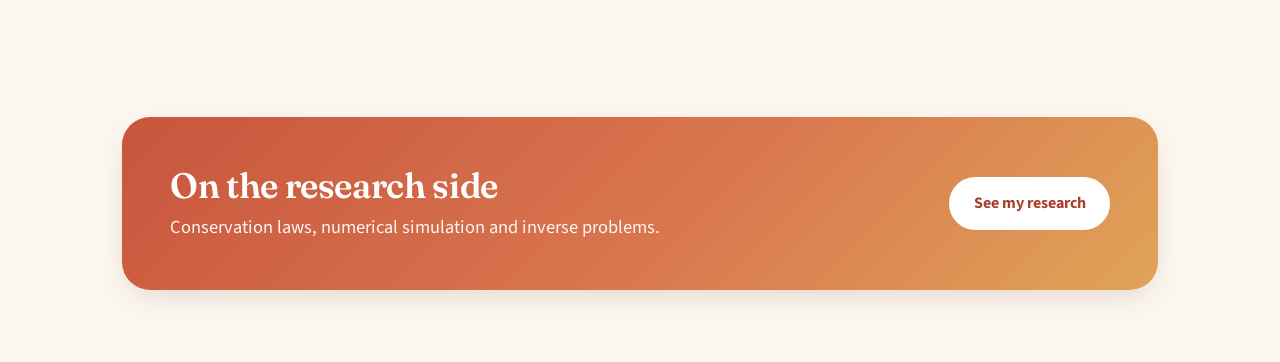
==== commit 0b505c41: "feat: versions anglaise et espagnole avec choix automatique de la langue - en/ et es/ : traduction d" ====
--- a/enseignement.html
+++ b/enseignement.html
@@ -6,6 +6,11 @@
   <title>Enseignement · Tioma Deparpe</title>
   <meta name="description" content="Enseignements de Tioma Deparpe : algèbre et théorie des graphes à Supinfo.">
   <meta name="theme-color" content="#c8553d">
+  <link rel="alternate" hreflang="fr" href="enseignement.html">
+  <link rel="alternate" hreflang="en" href="en/teaching.html">
+  <link rel="alternate" hreflang="es" href="es/docencia.html">
+  <link rel="alternate" hreflang="x-default" href="en/teaching.html">
+  <script src="assets/js/lang.js"></script>
   <link rel="icon" href="assets/img/favicon.svg" type="image/svg+xml">
   <link rel="preconnect" href="https://fonts.googleapis.com">
   <link rel="preconnect" href="https://fonts.gstatic.com" crossorigin>
@@ -45,9 +50,9 @@
     <section class="section section-soft">
       <div class="container">
         <h2 class="section-title">En cours</h2>
-        <!-- À COMPLÉTER : remplacer ce bloc par des cartes sur le modèle de la section « Passés » -->
+        <!-- Une <li> par cours en cours, sur le modèle de la section « Passés » -->
         <ul class="timeline">
-         <li class="reveal">
+          <li class="reveal">
             <article class="card">
               <div class="course-head">
                 <h3>Supinfo (prévu en 2027) : Algèbre</h3>
@@ -58,7 +63,7 @@
               <div class="tags"><span class="tag">Algèbre</span></div>
             </article>
           </li>
-                 <li class="reveal">
+          <li class="reveal">
             <article class="card">
               <div class="course-head">
                 <h3>Supinfo (prévu en 2027) : autres</h3>
@@ -69,8 +74,8 @@
               <div class="tags"><span class="tag">Autres</span></div>
             </article>
           </li>
+        </ul>
         <div class="empty reveal">Pas d'autre enseignement cette année pour l'instant. Cette section sera mise à jour au fur et à mesure.</div>
-                  </ul>
       </div>
     </section>
 
@@ -82,7 +87,7 @@
             <article class="card">
               <div class="course-head">
                 <h3>Supinfo : Algèbre</h3>
-                <span class="course-meta"><1ères années></span>
+                <span class="course-meta">1ères années</span>
               </div>
               <!-- À COMPLÉTER : volume horaire, type (CM / TD), contenu -->
               <p>Calcul matriciel.</p>
@@ -93,10 +98,10 @@
             <article class="card">
               <div class="course-head">
                 <h3>Supinfo : Théorie des graphes</h3>
-                <span class="course-meta"><3ièmes années></span>
+                <span class="course-meta">3èmes années</span>
               </div>
               <!-- À COMPLÉTER : volume horaire, type (CM / TD), contenu -->
-              <p>Théorie des graphe et algorithmes associés.</p>
+              <p>Théorie des graphes et algorithmes associés.</p>
               <div class="tags"><span class="tag">Algorithmes</span><span class="tag">Mathématiques appliquées</span></div>
             </article>
           </li>
@@ -118,6 +123,12 @@
   </main>
 
 
+  <nav class="lang-switch" aria-label="Choisir la langue">
+    <a href="enseignement.html" hreflang="fr" lang="fr" data-lang="fr" title="Français" aria-current="true"><svg viewBox="0 0 3 2" preserveAspectRatio="xMidYMid slice" aria-hidden="true"><rect width="1" height="2" fill="#002654"/><rect x="1" width="1" height="2" fill="#fff"/><rect x="2" width="1" height="2" fill="#ce1126"/></svg><span class="visually-hidden">Français</span></a>
+    <a href="en/teaching.html" hreflang="en" lang="en" data-lang="en" title="English"><svg viewBox="0 0 60 30" preserveAspectRatio="xMidYMid slice" aria-hidden="true"><clipPath id="uk-t"><path d="M30,15h30v15zv15h-30zh-30v-15zv-15h30z"/></clipPath><rect width="60" height="30" fill="#012169"/><path d="M0,0L60,30M60,0L0,30" stroke="#fff" stroke-width="6"/><path d="M0,0L60,30M60,0L0,30" clip-path="url(#uk-t)" stroke="#c8102e" stroke-width="4"/><path d="M30,0v30M0,15h60" stroke="#fff" stroke-width="10"/><path d="M30,0v30M0,15h60" stroke="#c8102e" stroke-width="6"/></svg><span class="visually-hidden">English</span></a>
+    <a href="es/docencia.html" hreflang="es" lang="es" data-lang="es" title="Español"><svg viewBox="0 0 3 2" preserveAspectRatio="xMidYMid slice" aria-hidden="true"><rect width="3" height="2" fill="#aa151b"/><rect y=".5" width="3" height="1" fill="#f1bf00"/></svg><span class="visually-hidden">Español</span></a>
+  </nav>
+
   <button class="to-top" type="button" aria-label="Retour en haut">
     <svg viewBox="0 0 24 24" fill="none" stroke="currentColor" stroke-width="2.5" stroke-linecap="round" stroke-linejoin="round" aria-hidden="true"><path d="m6 15 6-6 6 6"/></svg>
   </button>
--- a/assets/css/style.css
+++ b/assets/css/style.css
@@ -629,6 +629,39 @@
 .to-top.visible { opacity: 1; transform: none; pointer-events: auto; }
 .to-top svg { width: 1.3rem; height: 1.3rem; }
 
+/* ---------- Sélecteur de langue (drapeaux flottants) ---------- */
+.lang-switch {
+  position: fixed;
+  left: 1rem;
+  bottom: calc(1rem + env(safe-area-inset-bottom, 0px));
+  display: flex;
+  gap: .35rem;
+  padding: .35rem;
+  border-radius: var(--pill);
+  background: color-mix(in srgb, var(--surface) 88%, transparent);
+  backdrop-filter: blur(10px);
+  -webkit-backdrop-filter: blur(10px);
+  border: 1px solid var(--border);
+  box-shadow: var(--shadow);
+  z-index: 45;
+}
+.lang-switch a {
+  display: block;
+  width: 2.2rem;
+  height: 2.2rem;
+  border-radius: 50%;
+  overflow: hidden;
+  opacity: .65;
+  box-shadow: 0 0 0 1px var(--border);
+  transition: opacity .2s, transform .2s, box-shadow .2s;
+}
+.lang-switch a:hover { opacity: 1; transform: scale(1.08); }
+.lang-switch a[aria-current="true"] {
+  opacity: 1;
+  box-shadow: 0 0 0 2px var(--surface), 0 0 0 4px var(--accent);
+}
+.lang-switch svg { display: block; width: 100%; height: 100%; }
+
 /* ---------- Toast ---------- */
 .toast {
   position: fixed;
